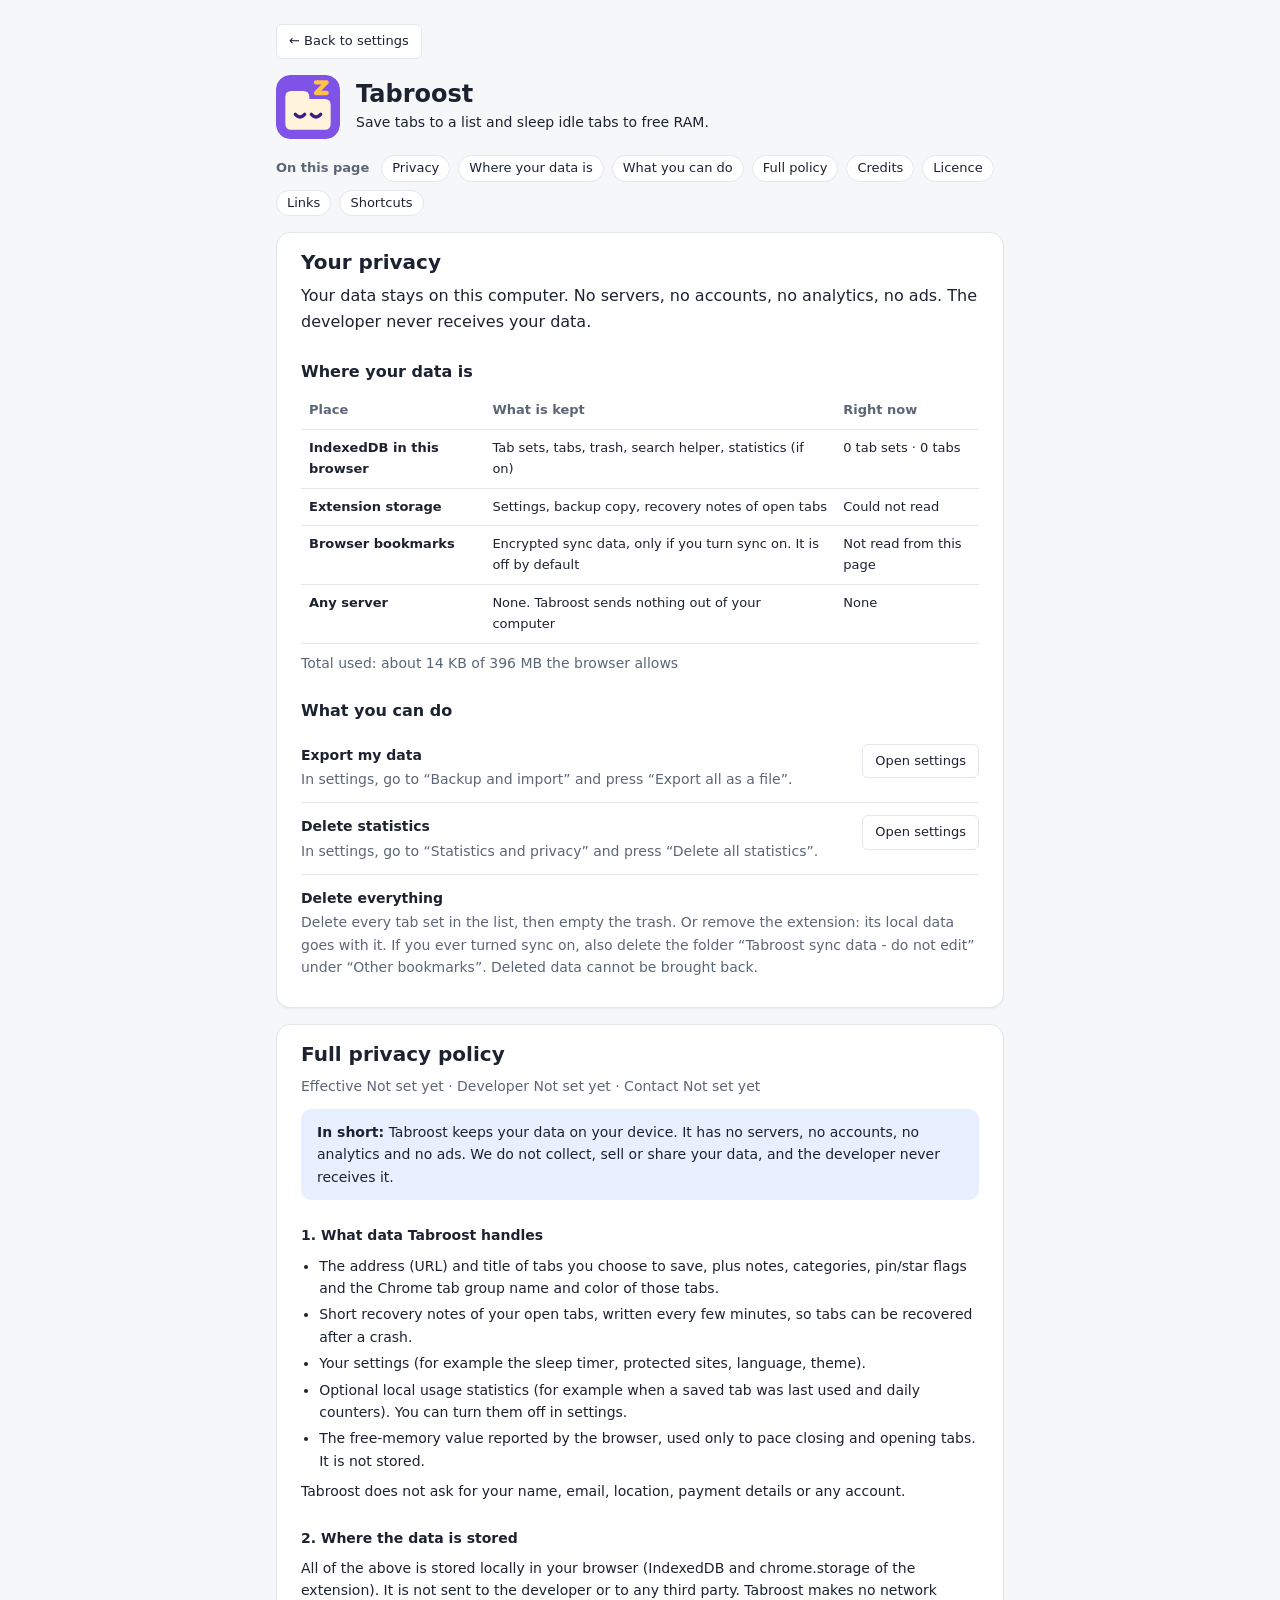
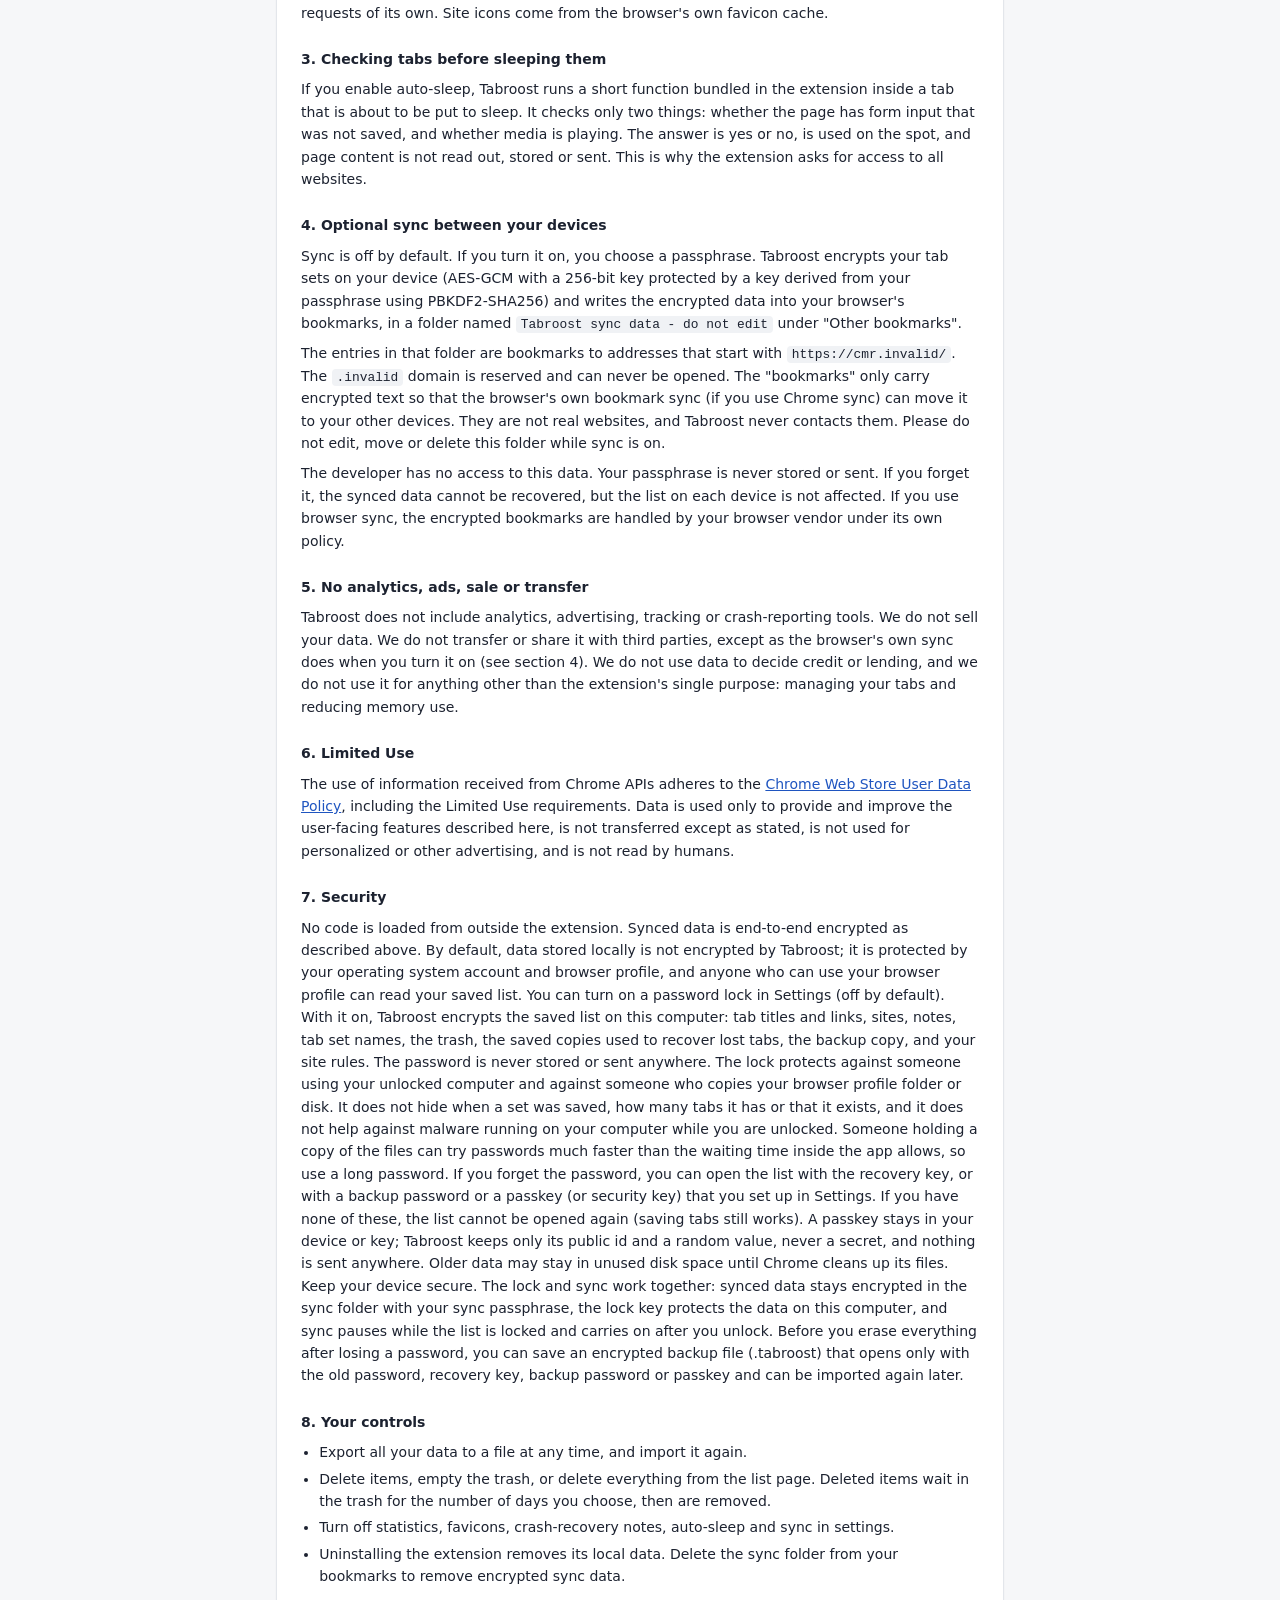
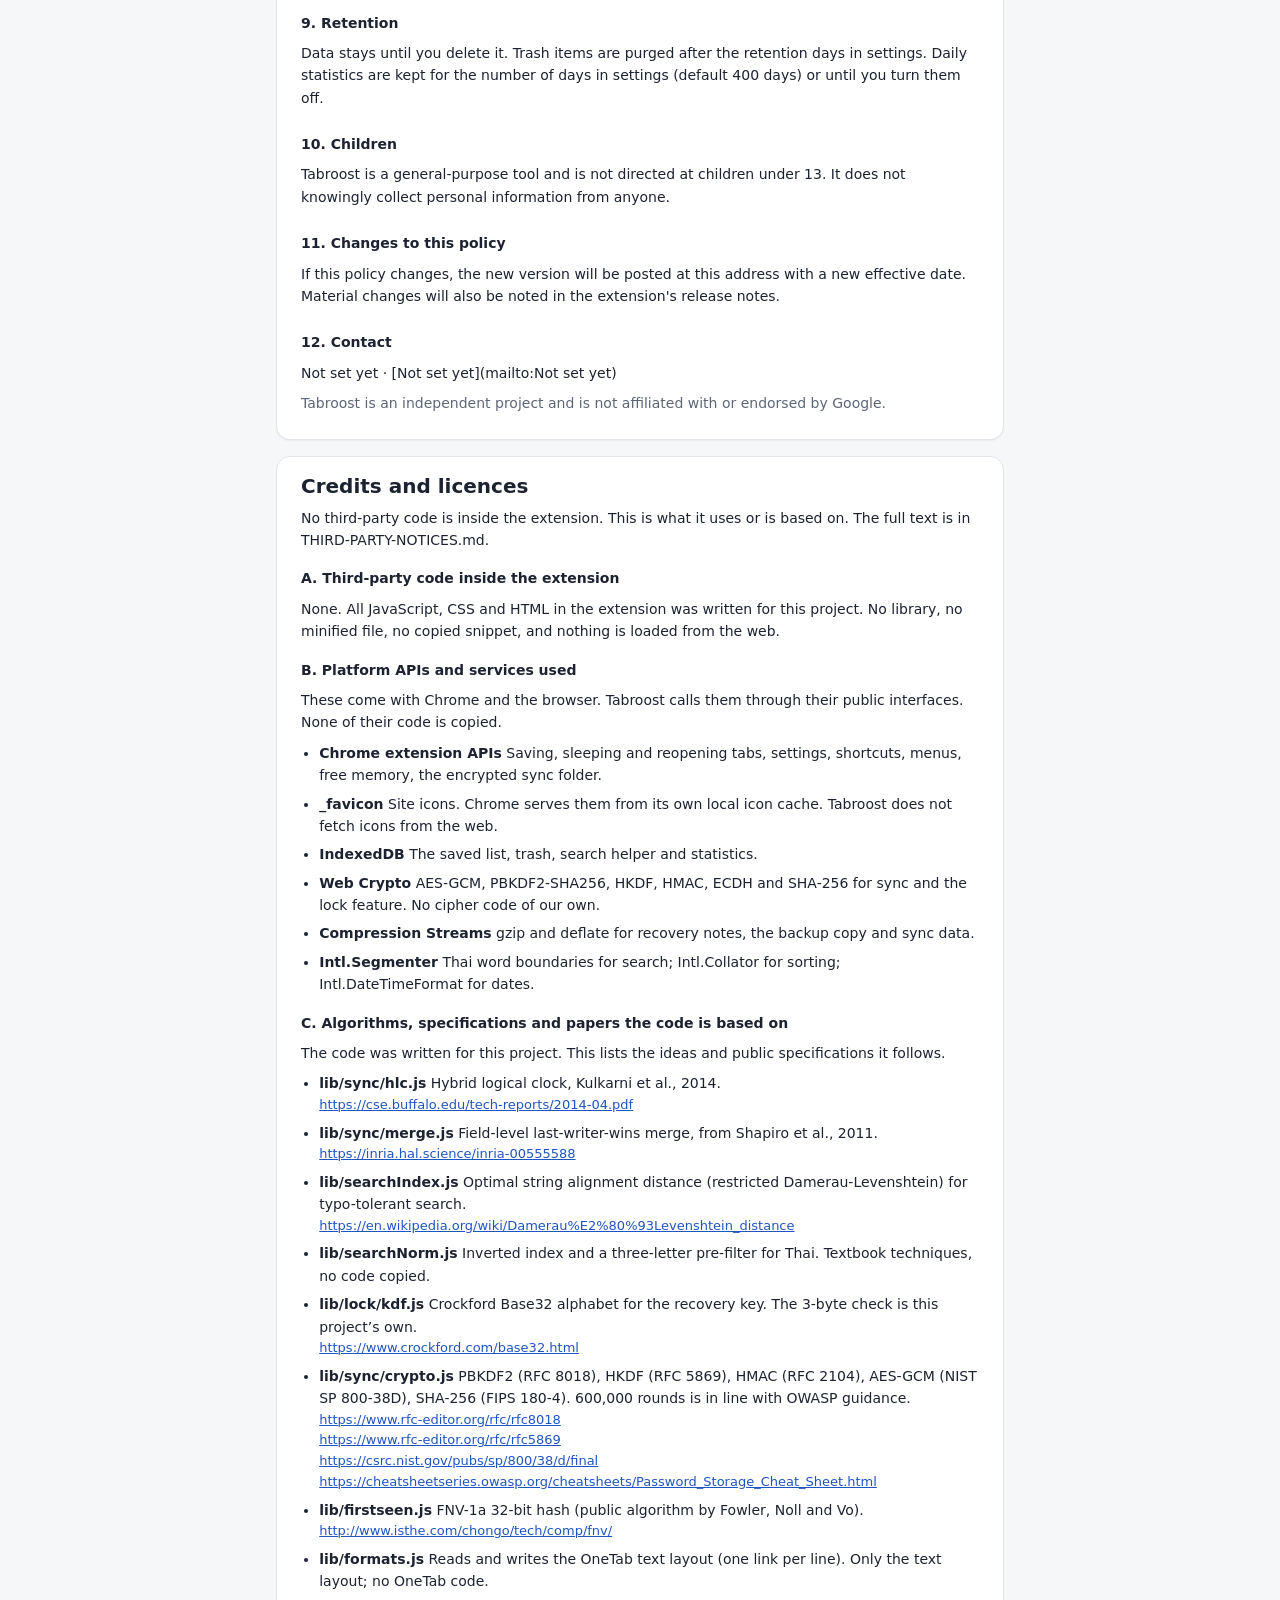
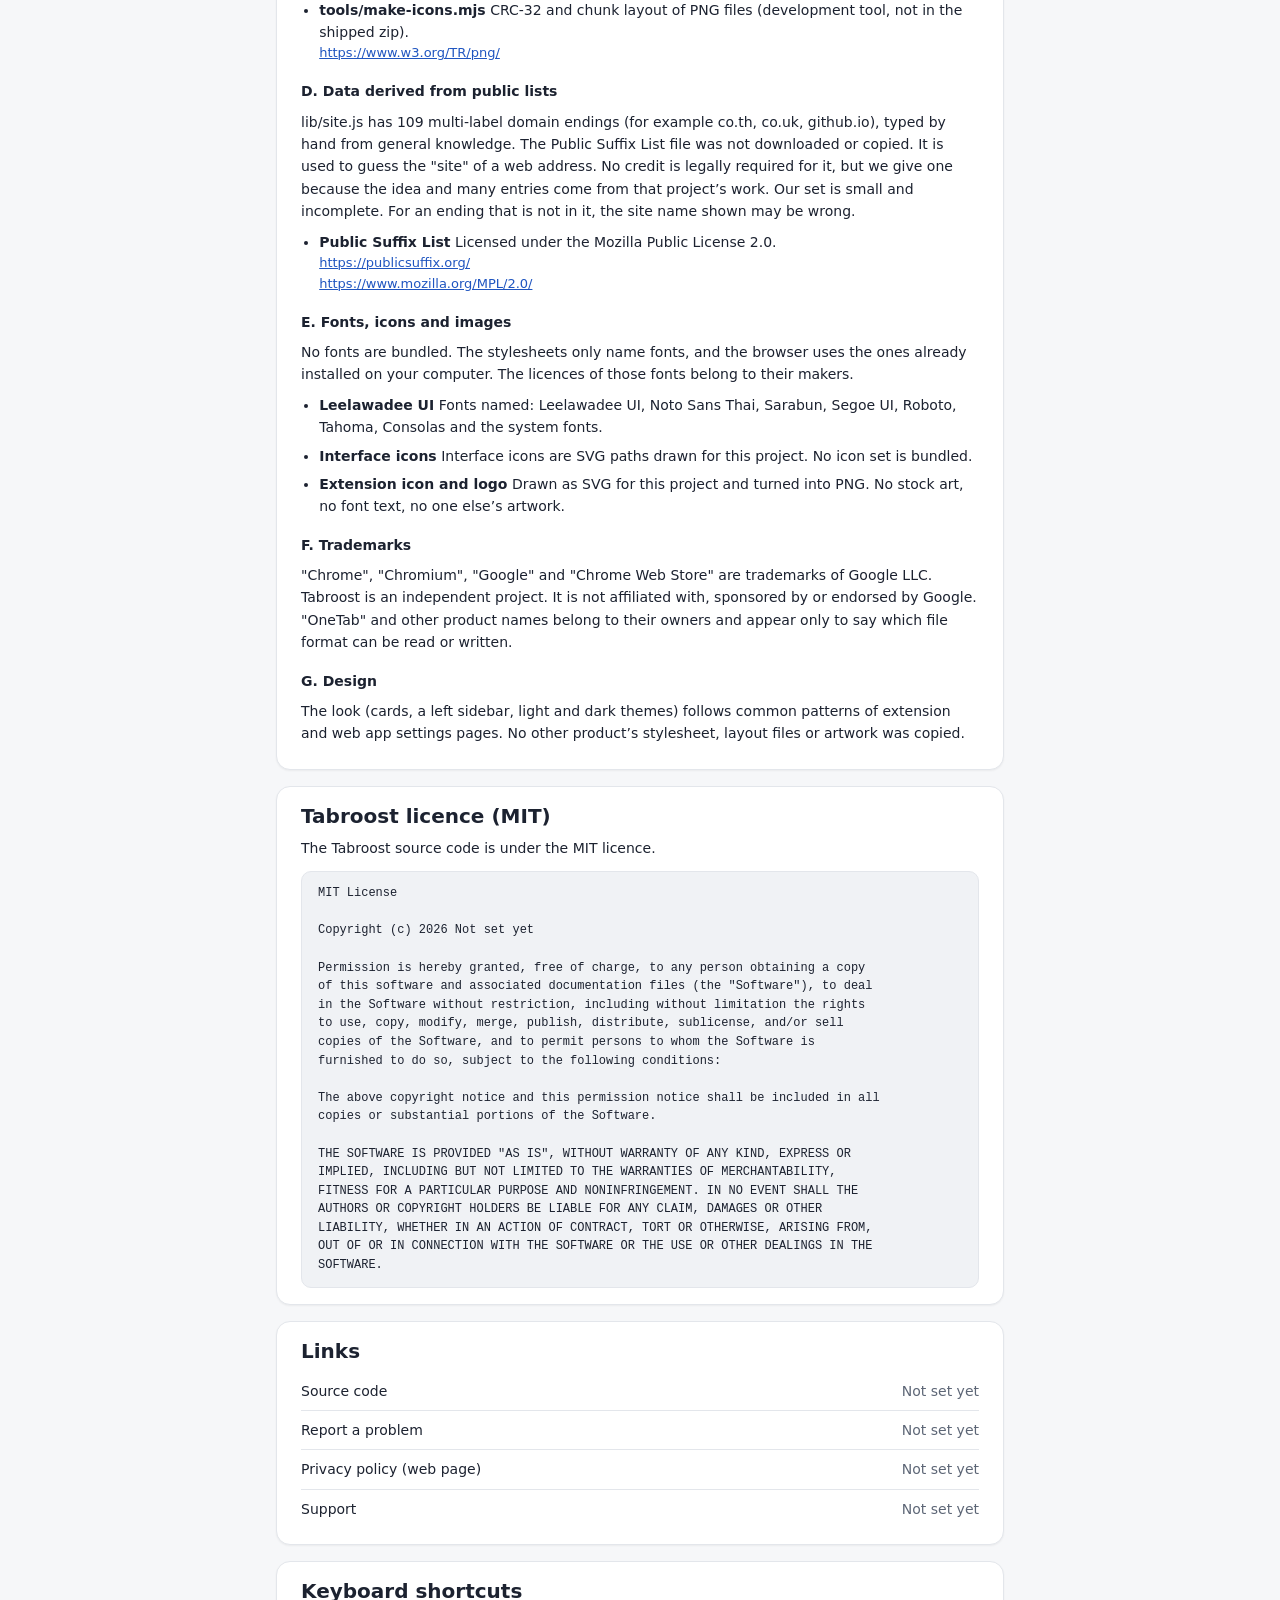
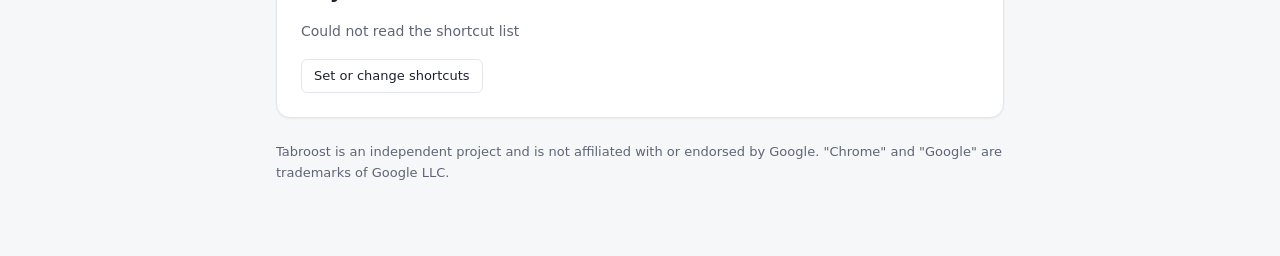
==== about.html @ aa1c759c "Tabroost 1.0.0: tab stasher with idle-tab auto-sleep Stash tabs to a local list (IndexedDB) and rest" ====
<!doctype html>
<html lang="th">
<head>
  <meta charset="utf-8">
  <meta name="viewport" content="width=device-width, initial-scale=1">
  <title>Tabroost · เกี่ยวกับ</title>
  <link rel="icon" href="icons/icon32.png">
  <script src="themeboot.js"></script>
  <link rel="stylesheet" href="tokens.css">
  <link rel="stylesheet" href="about.css">
</head>
<body>
  <div class="wrap">
    <header class="top">
      <a id="back" class="btn" href="stash.html#settings" data-s="back"></a>
    </header>

    <section class="hero">
      <img src="icons/logo.svg" width="64" height="64" alt="">
      <div>
        <h1 id="appName">Tabroost</h1>
        <p id="ver" class="muted"></p>
        <p id="purpose" data-s="purpose"></p>
      </div>
    </section>

    <nav class="toc" aria-labelledby="tocTitle">
      <b id="tocTitle" data-s="toc"></b>
      <a href="#privacy" data-s="tocPrivacy"></a>
      <a href="#where" data-s="tocWhere"></a>
      <a href="#control" data-s="tocControl"></a>
      <a href="#policy" data-s="tocPolicy"></a>
      <a href="#credits" data-s="tocCredits"></a>
      <a href="#license" data-s="tocLicense"></a>
      <a href="#links" data-s="tocLinks"></a>
      <a href="#keys" data-s="tocKeys"></a>
    </nav>

    <section class="card" id="privacy" aria-labelledby="privH">
      <h2 id="privH" data-s="privH"></h2>
      <p class="lead" data-s="privLead"></p>

      <h3 id="where" data-s="whereH"></h3>
      <div class="tw">
        <table>
          <thead><tr><th scope="col" data-s="colPlace"></th><th scope="col" data-s="colWhat"></th><th scope="col" data-s="colNow"></th></tr></thead>
          <tbody>
            <tr><th scope="row" data-s="rowIdb"></th><td data-s="rowIdbWhat"></td><td id="nowIdb"></td></tr>
            <tr><th scope="row" data-s="rowStore"></th><td data-s="rowStoreWhat"></td><td id="nowStore"></td></tr>
            <tr><th scope="row" data-s="rowBm"></th><td data-s="rowBmWhat"></td><td data-s="rowBmNow"></td></tr>
            <tr><th scope="row" data-s="rowNet"></th><td data-s="rowNetWhat"></td><td data-s="rowNetNow"></td></tr>
          </tbody>
        </table>
      </div>
      <p class="muted" id="nowTotal"></p>

      <h3 id="control" data-s="ctrlH"></h3>
      <ul class="ctrl">
        <li><div><b data-s="ctrlExport"></b><p class="muted" data-s="ctrlExportD"></p></div><a class="btn" href="stash.html#settings" data-s="ctrlOpen"></a></li>
        <li><div><b data-s="ctrlStats"></b><p class="muted" data-s="ctrlStatsD"></p></div><a class="btn" href="stash.html#settings" data-s="ctrlOpen"></a></li>
        <li><div><b data-s="ctrlAll"></b><p class="muted" data-s="ctrlAllD"></p></div></li>
      </ul>
    </section>

    <section class="card" id="policy" aria-labelledby="policyH">
      <h2 id="policyH" data-s="policyH"></h2>
      <p class="muted" id="policyMeta"></p>
      <div class="summary"><b id="inShort"></b> <span id="policySummary"></span></div>
      <div id="policyBody"></div>
      <p class="muted" id="policyNote"></p>
    </section>

    <section class="card" id="credits" aria-labelledby="creditsH">
      <h2 id="creditsH" data-s="creditsH"></h2>
      <p data-s="creditsLead"></p>
      <div id="noticeBody"></div>
    </section>

    <section class="card" id="license" aria-labelledby="mitH">
      <h2 id="mitH" data-s="mitH"></h2>
      <p data-s="mitLead"></p>
      <pre id="mitText" tabindex="0"></pre>
    </section>

    <section class="card" id="links" aria-labelledby="linksH">
      <h2 id="linksH" data-s="linksH"></h2>
      <ul class="links" id="linkList"></ul>
    </section>

    <section class="card" id="keys" aria-labelledby="keysH">
      <h2 id="keysH" data-s="keysH"></h2>
      <ul class="keys" id="keyList"></ul>
      <p><button type="button" class="btn" id="editKeys" data-s="keysEdit"></button> <span class="muted" id="keysMsg" role="status"></span></p>
    </section>

    <p class="muted foot" data-s="trademark"></p>
  </div>
  <script type="module" src="about.js"></script>
</body>
</html>
---- tokens.css ----
/* Design tokens shared by the list page, the popup and the settings view.
   Light first; dark follows prefers-color-scheme unless the page sets data-theme="light" / "dark". */
:root {
  --bg: #f6f7f9;
  --surface: #ffffff;
  --surface-2: #f0f2f5;
  --border: #e3e6eb;
  --text: #1c2230;
  --muted: #5d6676;
  --accent: #2f6bdc;
  --accent-weak: #e8f0ff;
  --accent-ink: #1f55c0; /* accent text on --accent-weak / --surface (>= 4.5:1) */
  --accent-text: #ffffff;
  --danger: #c93a3a;
  --warn: #b7791f;
  --ok: #25784a;
  --star: #b8860b; /* filled star (>= 3:1 on --surface) */
  --skel: #e6e9ee;
  --shadow-2: 0 1px 2px rgba(0, 0, 0, .06), 0 8px 24px rgba(0, 0, 0, .12);
  --toast-bg: #1c2230;
  --toast-text: #ffffff;
  /* Chrome tab-group colours (>= 3:1 on --surface) */
  --c-grey: #5f6368; --c-blue: #1a73e8; --c-red: #d93025; --c-yellow: #c98a00; --c-green: #188038; --c-pink: #d01884; --c-purple: #9334e6; --c-cyan: #007b83; --c-orange: #d9620a;

  --sp-1: 4px; --sp-2: 8px; --sp-3: 12px; --sp-4: 16px; --sp-5: 24px; --sp-6: 32px;
  --r-1: 6px; --r-2: 10px; --r-3: 14px;
  --font: "Leelawadee UI", "Noto Sans Thai", "Sarabun", system-ui, "Segoe UI", Roboto, Tahoma, sans-serif;
  --fs-s: 12px; --fs-m: 13px; --fs-b: 14px; --fs-l: 16px; --fs-xl: 20px; --fs-xxl: 24px;

  /* row geometry (the list page overrides them for the compact density) */
  --h-bucket: 40px; --h-group: 56px; --h-item: 38px; --h-sub: 30px;

  /* legacy names still used by older rules */
  --card: var(--surface); --line: var(--border); --hover: var(--surface-2); --shadow: 0 1px 2px rgba(0, 0, 0, .05);
  color-scheme: light;
}
@media (prefers-color-scheme: dark) {
  :root:not([data-theme="light"]) {
    --bg: #111418; --surface: #181c22; --surface-2: #20252d; --border: #2b313b; --text: #e7eaf0; --muted: #9aa3b3;
    --accent: #6f9fff; --accent-weak: #1d2a44; --accent-ink: #a9c5ff; --accent-text: #0b1220; --danger: #ff7b7b; --warn: #f0b44d; --ok: #5fd08f; --star: #f5c542; --skel: #272d36;
    --shadow-2: 0 1px 2px rgba(0, 0, 0, .4), 0 8px 24px rgba(0, 0, 0, .5);
    --toast-bg: #e7eaf0; --toast-text: #111418;
    --c-grey: #9aa0a6; --c-blue: #8ab4f8; --c-red: #f28b82; --c-yellow: #fdd663; --c-green: #81c995; --c-pink: #ff8bcb; --c-purple: #c58af9; --c-cyan: #78d9ec; --c-orange: #fcad70;
    --shadow: 0 1px 2px rgba(0, 0, 0, .35);
    color-scheme: dark;
  }
}
:root[data-theme="dark"] {
  --bg: #111418; --surface: #181c22; --surface-2: #20252d; --border: #2b313b; --text: #e7eaf0; --muted: #9aa3b3;
  --accent: #6f9fff; --accent-weak: #1d2a44; --accent-ink: #a9c5ff; --accent-text: #0b1220; --danger: #ff7b7b; --warn: #f0b44d; --ok: #5fd08f; --star: #f5c542; --skel: #272d36;
  --shadow-2: 0 1px 2px rgba(0, 0, 0, .4), 0 8px 24px rgba(0, 0, 0, .5);
  --toast-bg: #e7eaf0; --toast-text: #111418;
  --c-grey: #9aa0a6; --c-blue: #8ab4f8; --c-red: #f28b82; --c-yellow: #fdd663; --c-green: #81c995; --c-pink: #ff8bcb; --c-purple: #c58af9; --c-cyan: #78d9ec; --c-orange: #fcad70;
  --shadow: 0 1px 2px rgba(0, 0, 0, .35);
  color-scheme: dark;
}
:root[data-density="compact"] { --h-bucket: 36px; --h-group: 48px; --h-item: 30px; --h-sub: 26px; }

/* Chrome tab-group colours (set through data-c) */
[data-c="grey"] { --tgc: var(--c-grey); }
[data-c="blue"] { --tgc: var(--c-blue); }
[data-c="red"] { --tgc: var(--c-red); }
[data-c="yellow"] { --tgc: var(--c-yellow); }
[data-c="green"] { --tgc: var(--c-green); }
[data-c="pink"] { --tgc: var(--c-pink); }
[data-c="purple"] { --tgc: var(--c-purple); }
[data-c="cyan"] { --tgc: var(--c-cyan); }
[data-c="orange"] { --tgc: var(--c-orange); }

/* ---------- scrollbars: thin, token-coloured, same in light and dark (every page) ---------- */
* { scrollbar-width: thin; scrollbar-color: color-mix(in srgb, var(--muted) 55%, transparent) transparent; }
*::-webkit-scrollbar { width: 10px; height: 10px; }
*::-webkit-scrollbar-thumb { background: color-mix(in srgb, var(--muted) 45%, transparent); border-radius: 8px; border: 2px solid transparent; background-clip: content-box; }
*::-webkit-scrollbar-thumb:hover { background: color-mix(in srgb, var(--muted) 70%, transparent); background-clip: content-box; }
*::-webkit-scrollbar-track { background: transparent; }

/* accent colours (setting "accent", set as data-accent on <html>; blue is the default tokens above) */
:root[data-accent="teal"] { --accent: #0b7a7c; --accent-weak: #e0f4f4; --accent-ink: #0b6b6d; }
:root[data-accent="green"] { --accent: #25784a; --accent-weak: #e4f4ea; --accent-ink: #1f6b41; }
:root[data-accent="orange"] { --accent: #c2540a; --accent-weak: #fdeede; --accent-ink: #9a4207; }
:root[data-accent="pink"] { --accent: #c2177a; --accent-weak: #fde8f4; --accent-ink: #9a1262; }
:root[data-accent="violet"] { --accent: #7c4dde; --accent-weak: #efe9fd; --accent-ink: #5b34b8; }
@media (prefers-color-scheme: dark) {
  :root[data-accent="teal"]:not([data-theme="light"]) { --accent: #4fd1d3; --accent-weak: #12302f; --accent-ink: #9be8e9; }
  :root[data-accent="green"]:not([data-theme="light"]) { --accent: #5fd08f; --accent-weak: #15301f; --accent-ink: #a5e8c1; }
  :root[data-accent="orange"]:not([data-theme="light"]) { --accent: #ff9a4d; --accent-weak: #3a2412; --accent-ink: #ffc799; }
  :root[data-accent="pink"]:not([data-theme="light"]) { --accent: #ff7cc4; --accent-weak: #3b1830; --accent-ink: #ffb8dd; }
  :root[data-accent="violet"]:not([data-theme="light"]) { --accent: #a98bff; --accent-weak: #2a2145; --accent-ink: #cdbcff; }
}
:root[data-accent="teal"][data-theme="dark"] { --accent: #4fd1d3; --accent-weak: #12302f; --accent-ink: #9be8e9; }
:root[data-accent="green"][data-theme="dark"] { --accent: #5fd08f; --accent-weak: #15301f; --accent-ink: #a5e8c1; }
:root[data-accent="orange"][data-theme="dark"] { --accent: #ff9a4d; --accent-weak: #3a2412; --accent-ink: #ffc799; }
:root[data-accent="pink"][data-theme="dark"] { --accent: #ff7cc4; --accent-weak: #3b1830; --accent-ink: #ffb8dd; }
:root[data-accent="violet"][data-theme="dark"] { --accent: #a98bff; --accent-weak: #2a2145; --accent-ink: #cdbcff; }
---- about.css ----
/* About page. Colours, spacing and fonts come from tokens.css (light and dark). */
* { box-sizing: border-box; }
html { background: var(--bg); }
body { margin: 0; font: var(--fs-b)/1.6 var(--font); color: var(--text); background: var(--bg); }
.wrap { max-width: 760px; margin: 0 auto; padding: var(--sp-5) var(--sp-4) 64px; }
a { color: var(--accent-ink); }
a:focus-visible, button:focus-visible, pre:focus-visible { outline: 2px solid var(--accent); outline-offset: 2px; border-radius: var(--r-1); }
.muted { color: var(--muted); }
p { margin: var(--sp-2) 0; }
.btn { display: inline-flex; align-items: center; gap: 6px; padding: 6px 12px; border: 1px solid var(--border); border-radius: var(--r-1); background: var(--surface); color: var(--text); text-decoration: none; cursor: pointer; font: inherit; font-size: var(--fs-m); }
.btn:hover { background: var(--surface-2); }

.top { margin-bottom: var(--sp-4); }
.hero { display: flex; gap: var(--sp-4); align-items: center; margin-bottom: var(--sp-4); }
.hero img { flex: none; border-radius: 14px; }
.hero h1 { margin: 0; font-size: var(--fs-xxl); line-height: 1.25; }
.hero p { margin: 2px 0; }

.toc { display: flex; flex-wrap: wrap; gap: var(--sp-2); align-items: center; margin-bottom: var(--sp-4); font-size: var(--fs-m); }
.toc b { color: var(--muted); font-weight: 600; margin-right: var(--sp-1); }
.toc a { padding: 2px 10px; border: 1px solid var(--border); border-radius: 99px; background: var(--surface); text-decoration: none; color: var(--text); }
.toc a:hover { background: var(--surface-2); }

.card { background: var(--surface); border: 1px solid var(--border); border-radius: var(--r-3); padding: var(--sp-4) var(--sp-5); margin-bottom: var(--sp-4); box-shadow: var(--shadow); }
.card h2 { margin: 0 0 var(--sp-2); font-size: var(--fs-xl); line-height: 1.3; }
.card h3 { margin: var(--sp-5) 0 var(--sp-2); font-size: var(--fs-l); }
.lead { font-size: var(--fs-l); }
.summary { background: var(--accent-weak); color: var(--text); border-radius: var(--r-2); padding: var(--sp-3) var(--sp-4); margin: var(--sp-3) 0; }
section[id], h3[id] { scroll-margin-top: var(--sp-4); }

.tw { overflow-x: auto; }
table { border-collapse: collapse; width: 100%; font-size: var(--fs-m); }
th, td { text-align: left; vertical-align: top; padding: var(--sp-2) var(--sp-2); border-bottom: 1px solid var(--border); }
thead th { color: var(--muted); font-weight: 600; }
tbody th { font-weight: 600; }

.ctrl, .links, .keys { list-style: none; margin: 0; padding: 0; }
.ctrl li { display: flex; gap: var(--sp-4); justify-content: space-between; align-items: flex-start; padding: var(--sp-3) 0; border-bottom: 1px solid var(--border); }
.ctrl li:last-child { border-bottom: 0; }
.ctrl p { margin: 2px 0 0; }
.ctrl .btn { flex: none; }
.links li, .keys li { display: flex; gap: var(--sp-3); justify-content: space-between; padding: var(--sp-2) 0; border-bottom: 1px solid var(--border); }
.links li:last-child, .keys li:last-child { border-bottom: 0; }
.keys kbd { font: var(--fs-m) ui-monospace, Consolas, monospace; background: var(--surface-2); border: 1px solid var(--border); border-radius: var(--r-1); padding: 1px 8px; white-space: nowrap; }
.keys .none { color: var(--muted); }

#policyBody h3 { font-size: var(--fs-b); margin: var(--sp-5) 0 var(--sp-1); }
#policyBody ul { margin: var(--sp-2) 0; padding-left: 1.3em; }
#policyBody li { margin: 4px 0; }
code { font: .92em ui-monospace, Consolas, monospace; background: var(--surface-2); padding: 1px 5px; border-radius: 4px; overflow-wrap: anywhere; }

.notice { margin: var(--sp-4) 0 0; }
.notice h3 { margin: 0 0 var(--sp-1); font-size: var(--fs-b); }
.notice ul { margin: var(--sp-1) 0; padding-left: 1.3em; }
.notice li { margin: 6px 0; }
.notice li b { font-weight: 600; overflow-wrap: anywhere; }
.notice .urls a { display: block; overflow-wrap: anywhere; font-size: var(--fs-m); }

pre { margin: var(--sp-3) 0 0; padding: var(--sp-3) var(--sp-4); background: var(--surface-2); border: 1px solid var(--border); border-radius: var(--r-2); font: var(--fs-s)/1.55 ui-monospace, Consolas, monospace; white-space: pre-wrap; overflow-wrap: anywhere; overflow-x: hidden; } /* the licence text flows with the page: one scrollbar only */
.foot { margin-top: var(--sp-5); font-size: var(--fs-m); }

@media (max-width: 560px) {
  .wrap { padding: var(--sp-4) var(--sp-3) 48px; }
  .card { padding: var(--sp-4) var(--sp-3); }
  .ctrl li { flex-direction: column; gap: var(--sp-2); }
  .links li, .keys li { flex-direction: column; gap: 2px; }
  .hero { align-items: flex-start; }
}
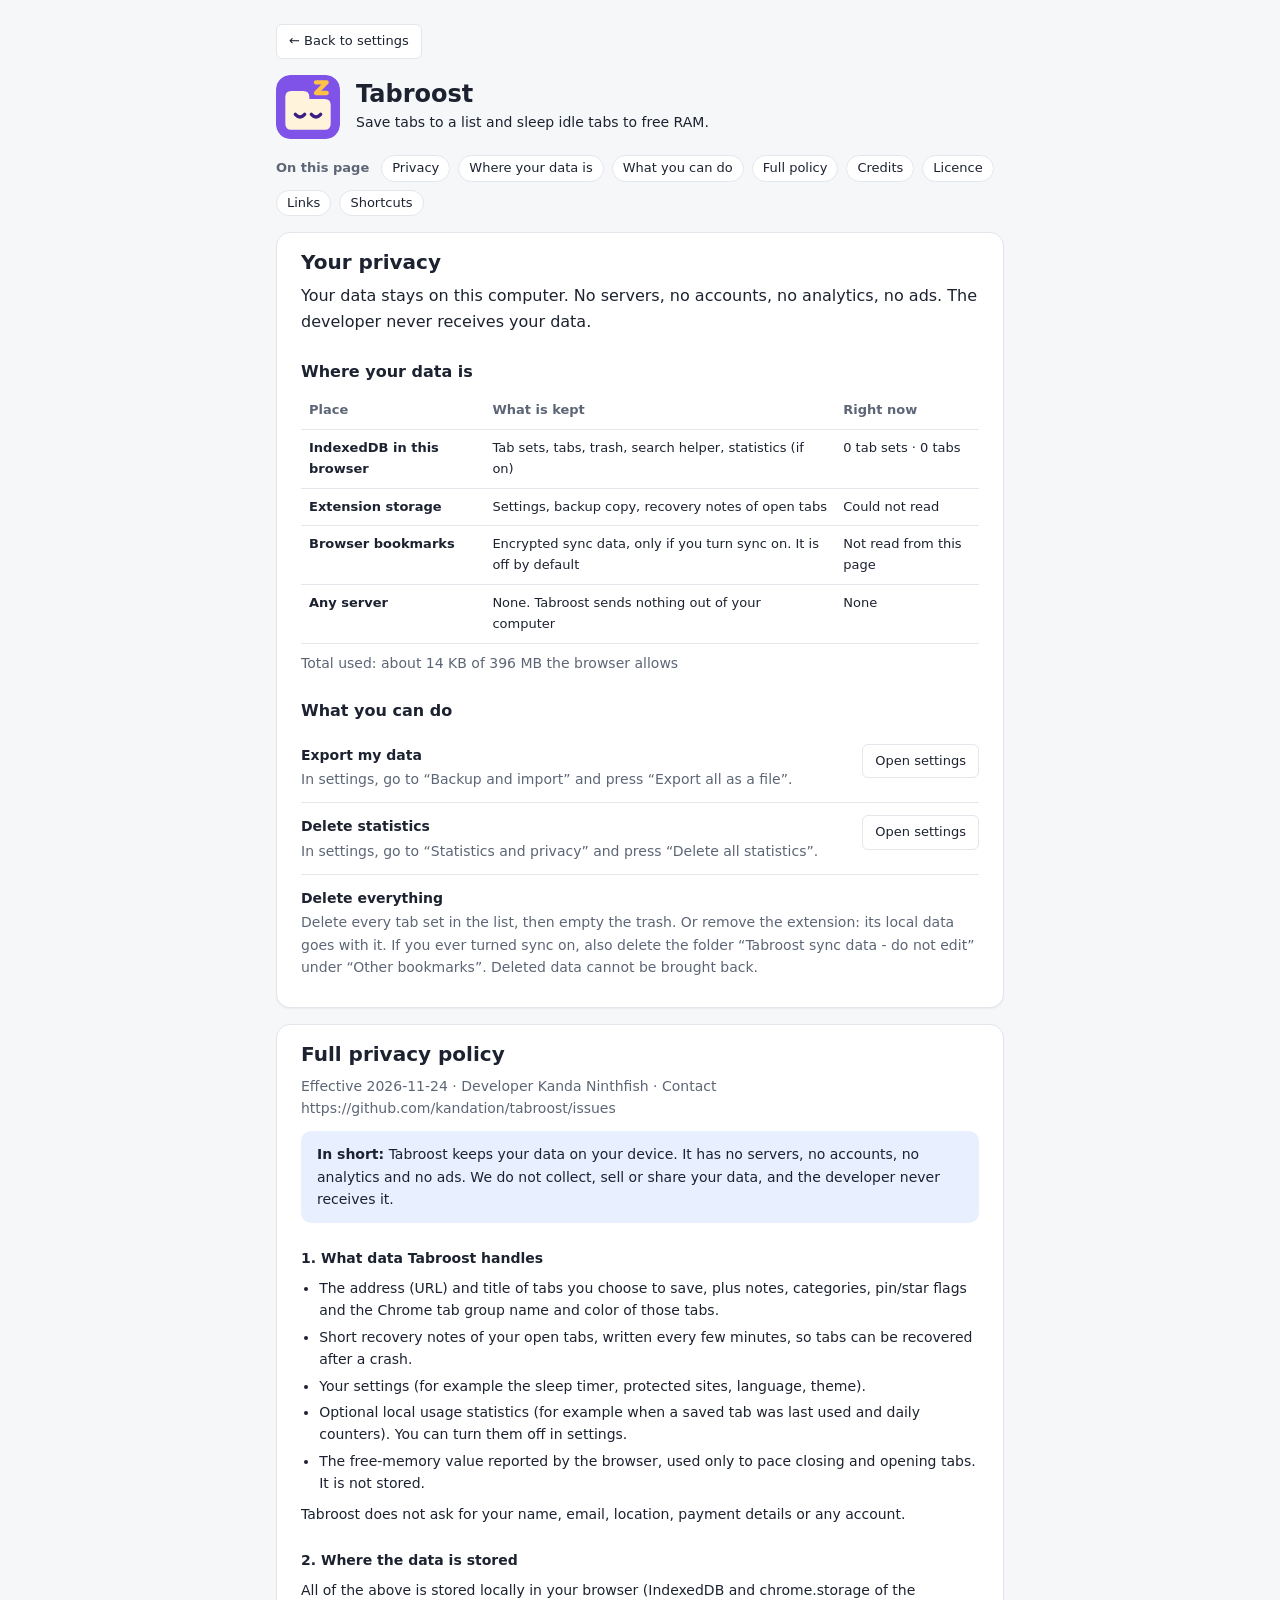
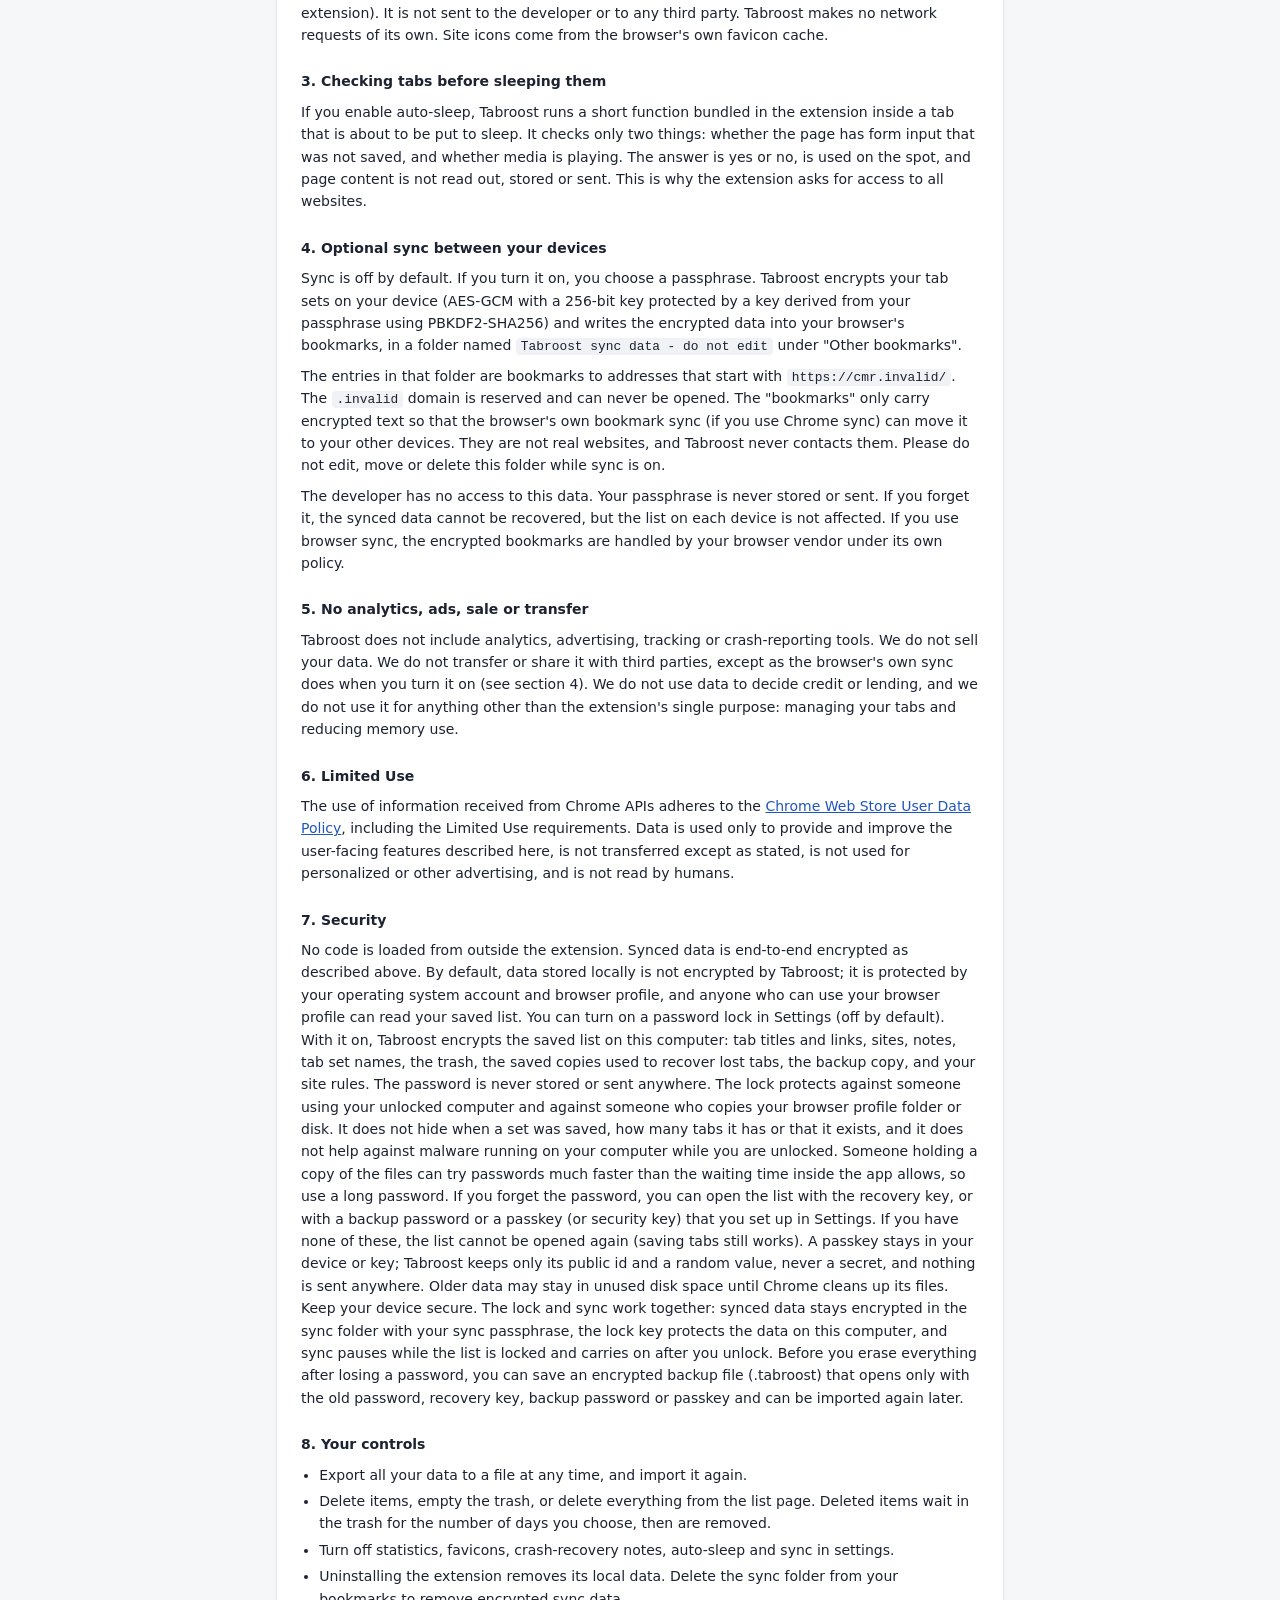
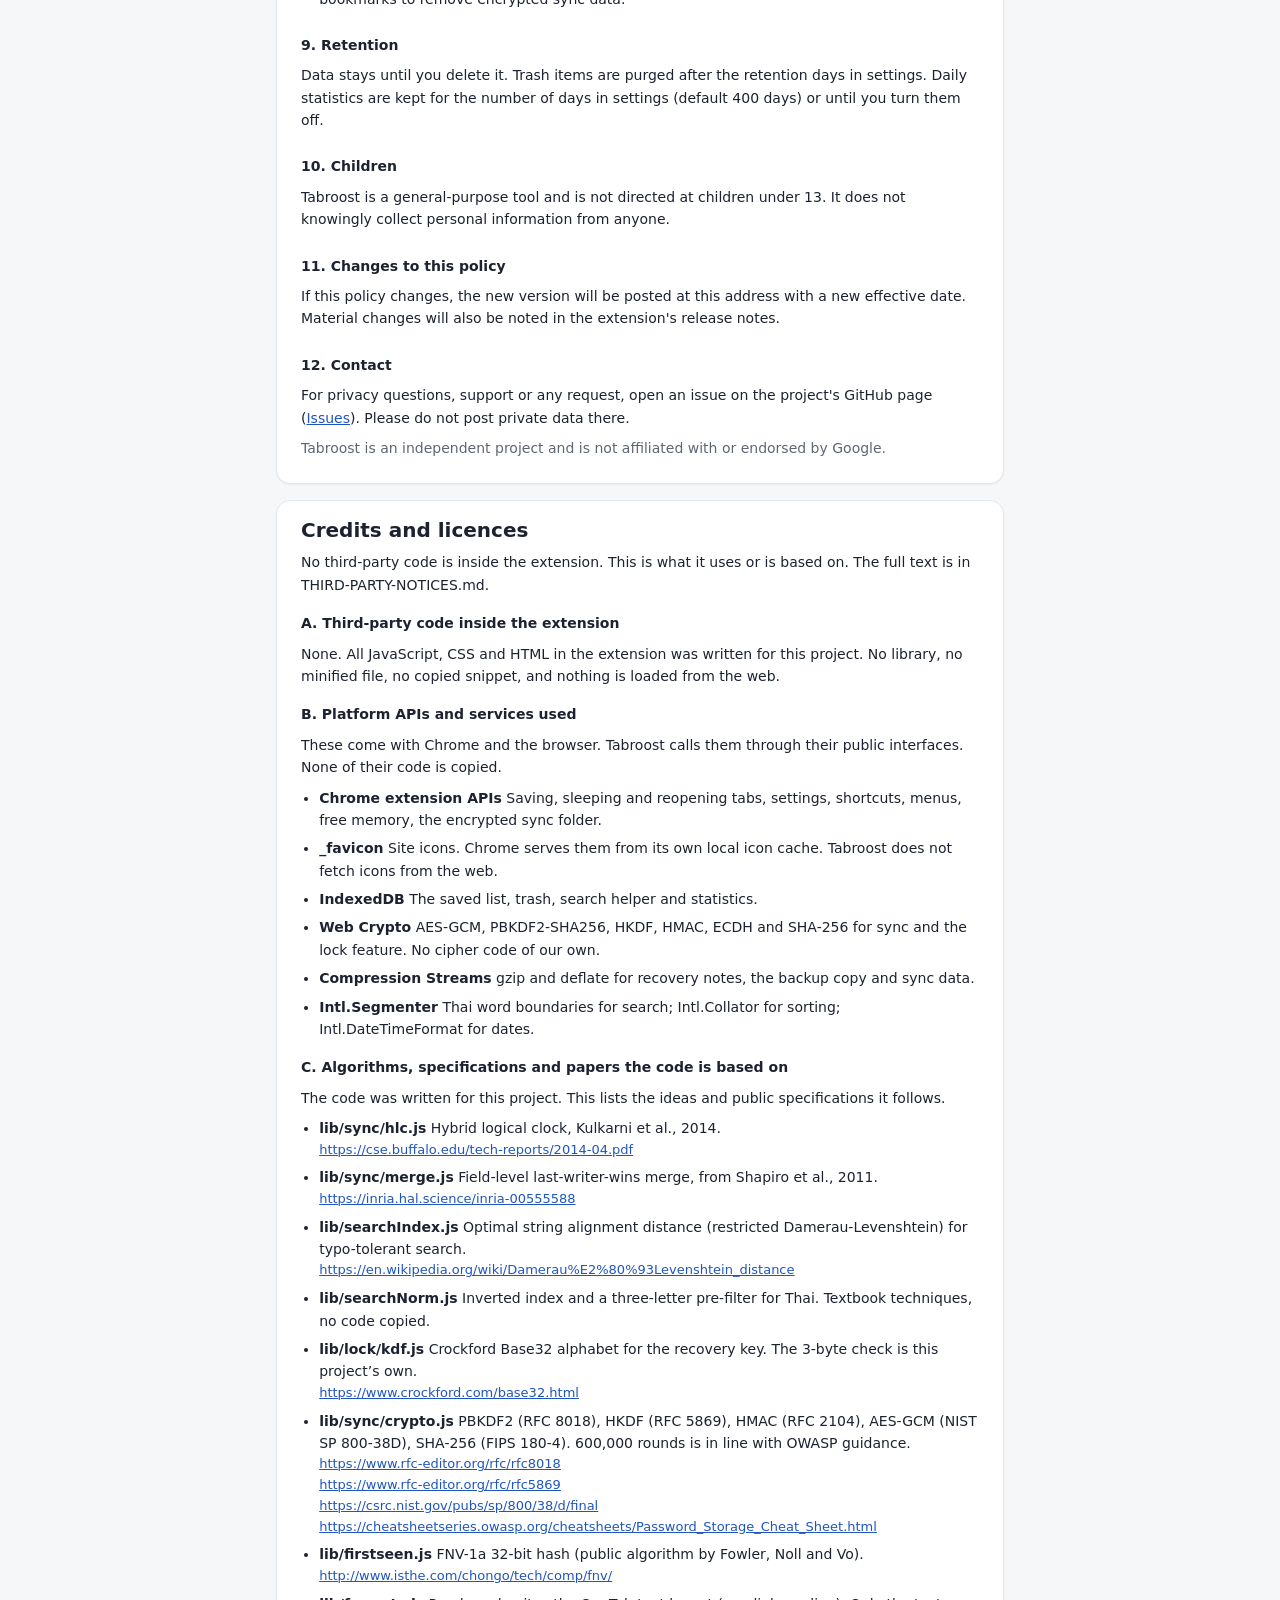
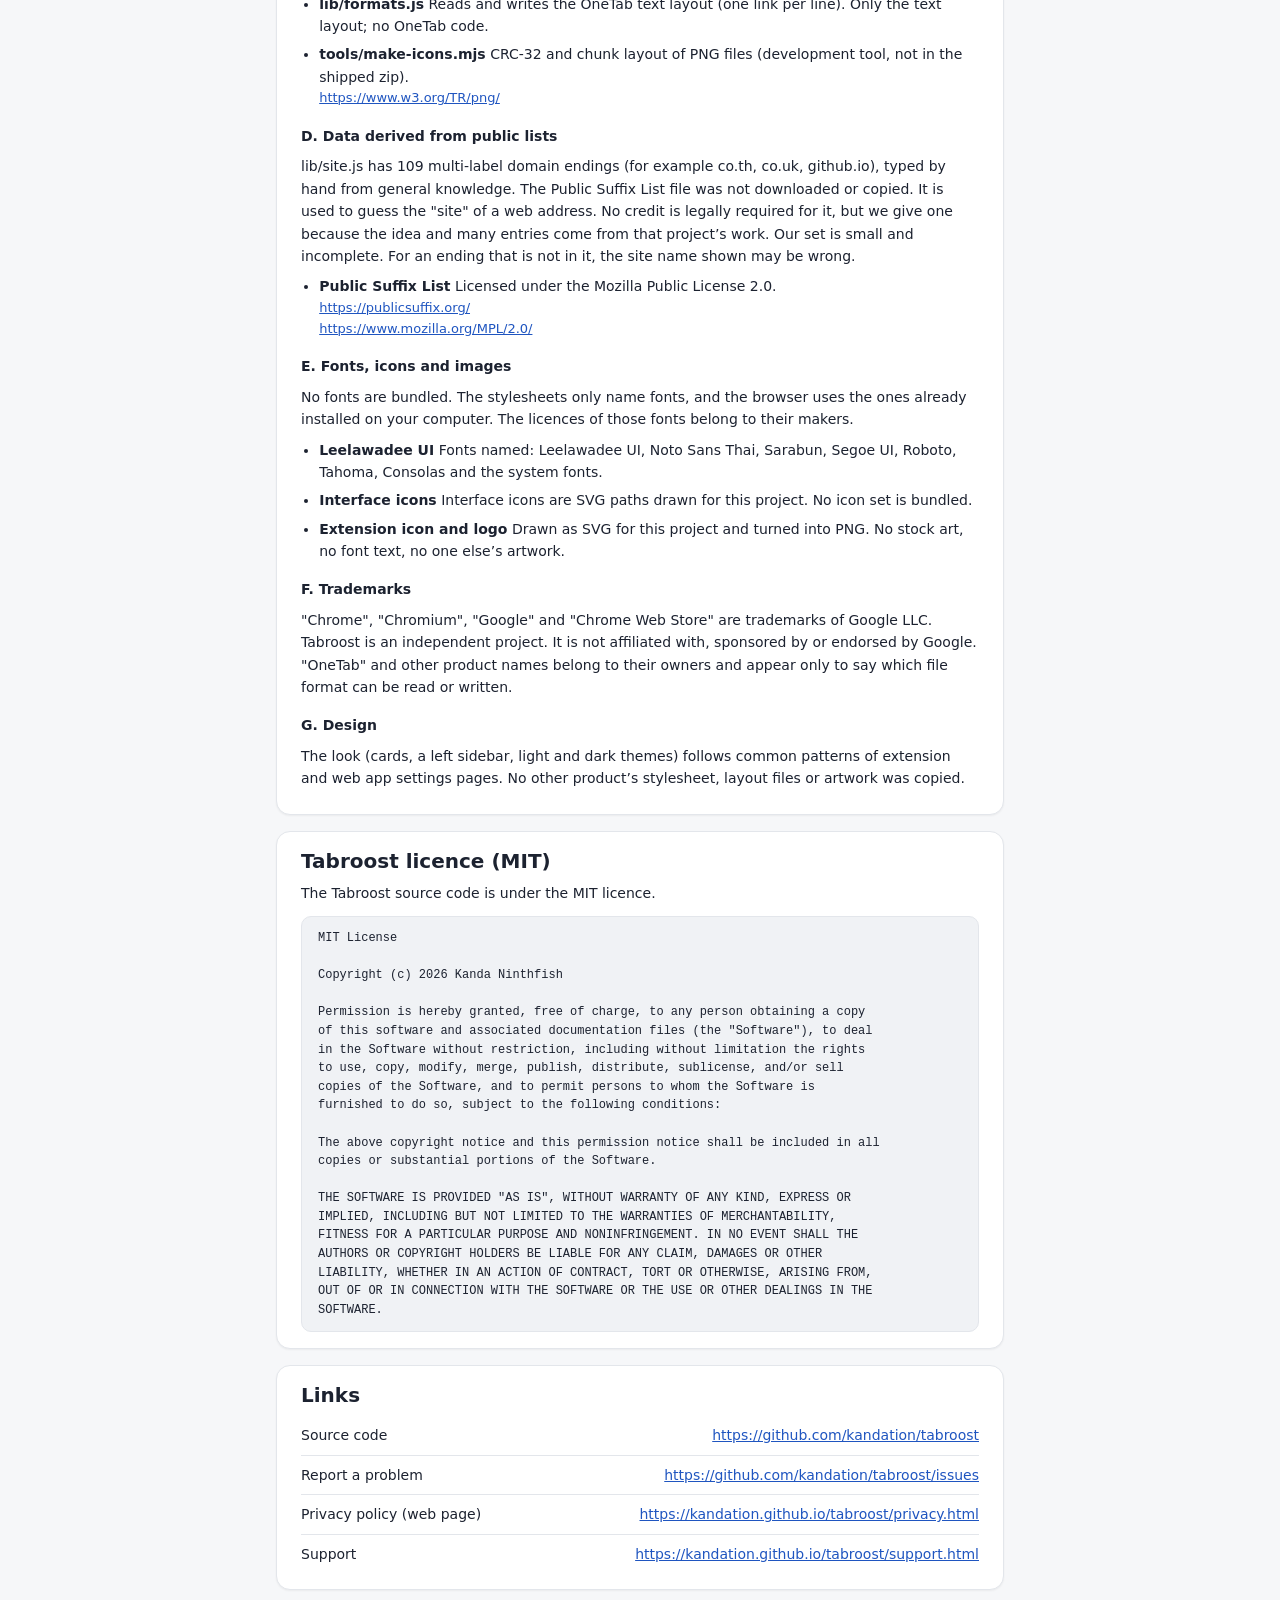
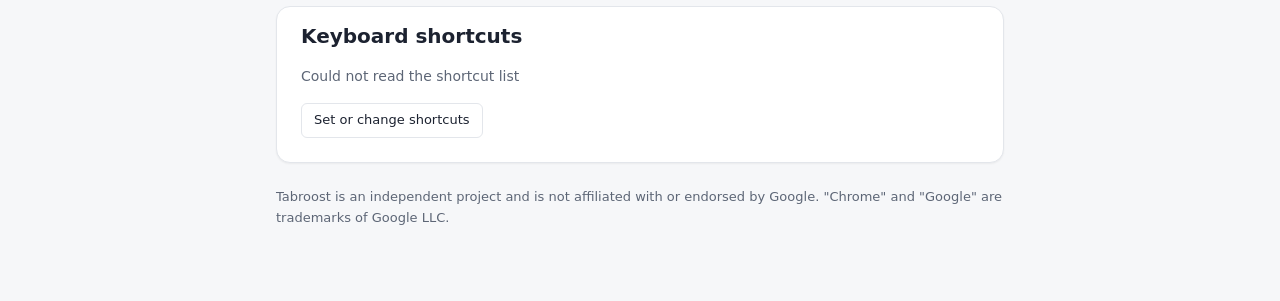
==== commit f0f3d2da: "Complete English i18n: language applied before first render, service worker strings, check-i18n in C" ====
--- a/about.html
+++ b/about.html
@@ -3,7 +3,7 @@
 <head>
   <meta charset="utf-8">
   <meta name="viewport" content="width=device-width, initial-scale=1">
-  <title>Tabroost · เกี่ยวกับ</title>
+  <title>Tabroost · About</title>
   <link rel="icon" href="icons/icon32.png">
   <script src="themeboot.js"></script>
   <link rel="stylesheet" href="tokens.css">
